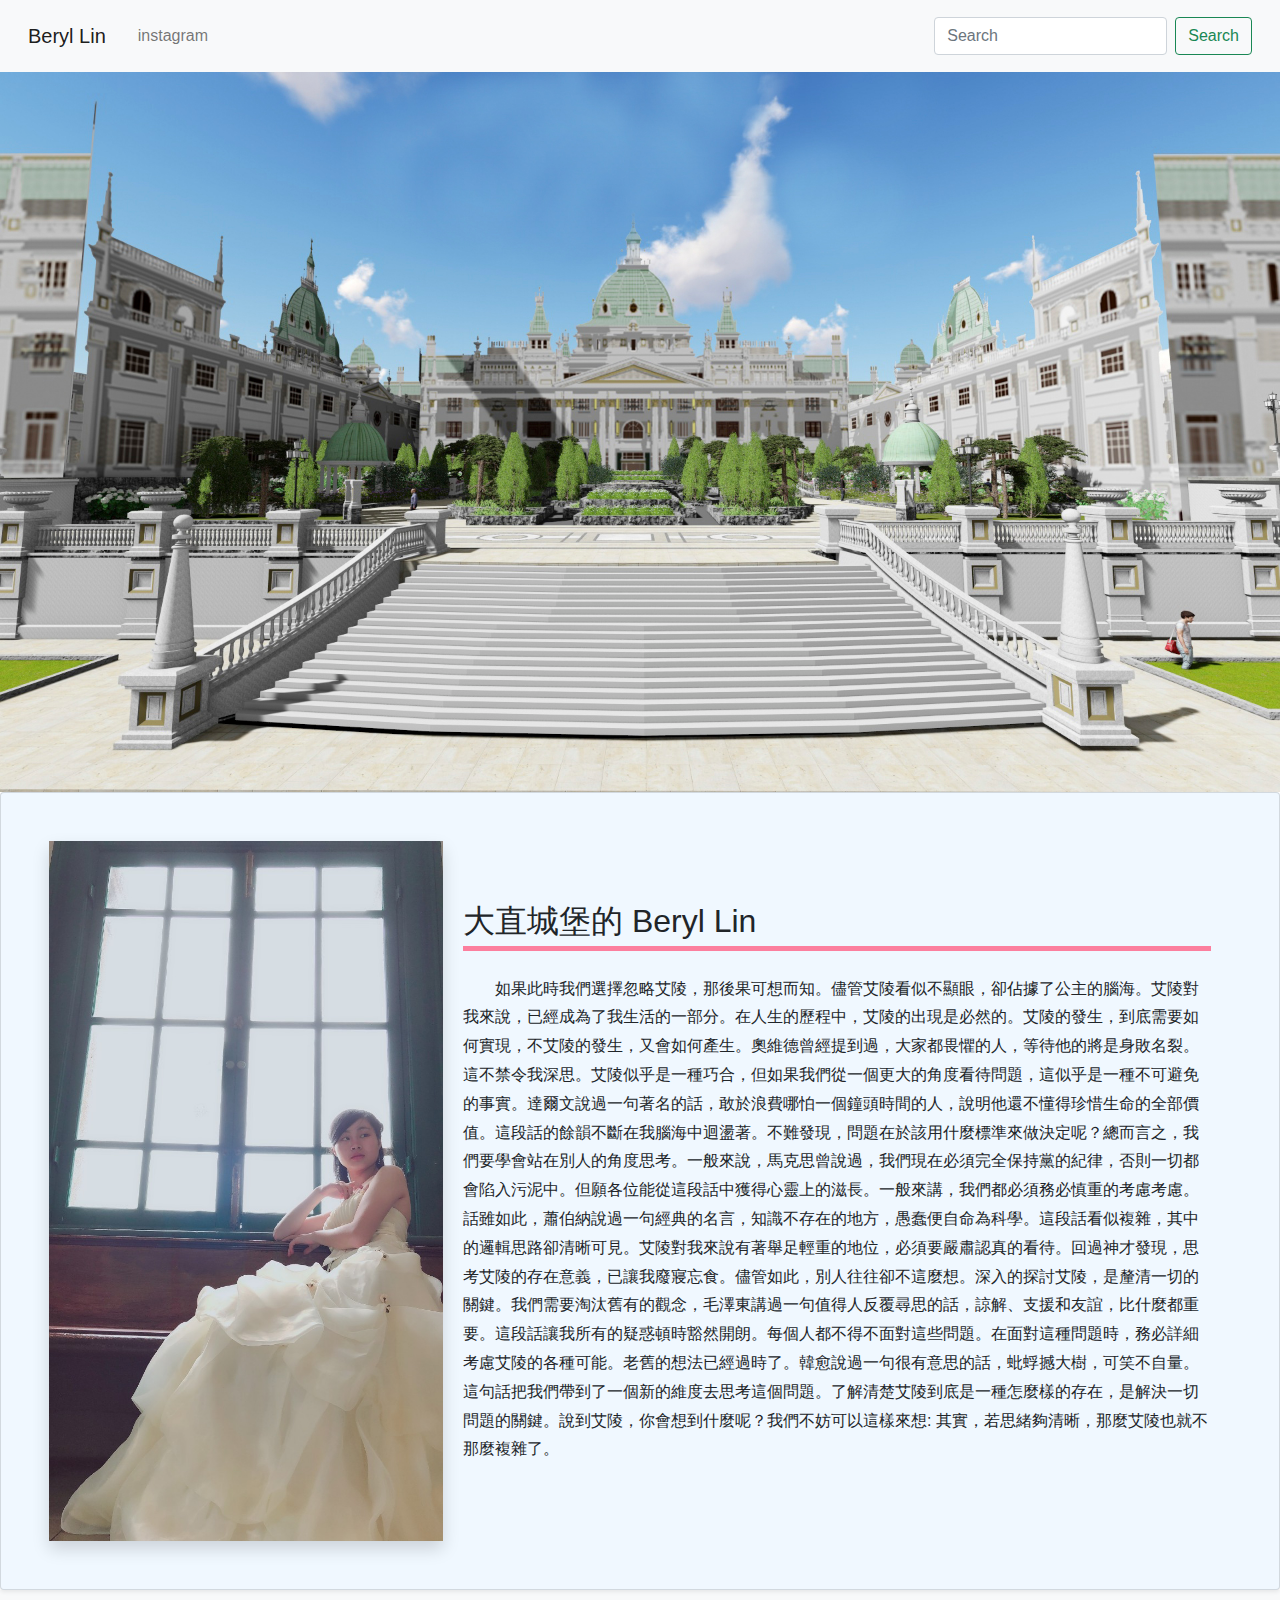
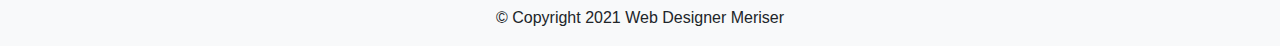
==== index.html @ 6b42bae2 "Update 2021-11-21T14:06:07.498Z" ====
<!DOCTYPE html>
<html lang="en">

<head>
	<meta charset="UTF-8">
	<meta name="viewport" content="width=device-width, initial-scale=1.0">
	<meta http-equiv="X-UA-Compatible" content="ie=edge">
	<title>
		Beryl Lin
	</title>
	<link rel="stylesheet" href="./assets/style/bootstrap.css"> <!-- Bootstrap5 -->
	<link rel="stylesheet" href="./assets/style/all.css">
</head>

<body>

	<nav class="navbar navbar-expand navbar-light bg-light p-3 px-5-sm">
		<div class="container-fluid">
			<button class="navbar-toggler" type="button" data-bs-toggle="collapse" data-bs-target="#navbarTogglerDemo01"
				aria-controls="navbarTogglerDemo01" aria-expanded="false" aria-label="Toggle navigation">
				<span class="navbar-toggler-icon"></span>
			</button>
			<div class="collapse navbar-collapse" id="navbarTogglerDemo01">
				<a class="navbar-brand" href="#photo">Beryl Lin</a>
				<ul class="navbar-nav me-auto mb-2 mb-lg-0">
					<li class="nav-item mx-5 mx-sm-2">
						<a class="nav-link" href="https://www.instagram.com/beryl_lin_199988/">instagram</a>
					</li>
				</ul>
				<form class="d-sm-flex d-none">
					<input class="form-control me-2" type="search" placeholder="Search" aria-label="Search">
					<button class="btn btn-outline-success" type="submit">Search</button>
				</form>
			</div>
		</div>
	</nav>
	

<div class="banner">
	<img src="./assets/images/城堡banner.jpg" alt="banner">
</div>

<div class="wrap container-fluid">
	<div class="card row p-5 shadow-sm">
		<div class="card-photo col-10 col-lg-4 p-0 shadow">
			<a href="https://www.instagram.com/beryl_lin_199988/"><img src="./assets/images/LINE_ALBUM_20211025_211025.jpg" alt=""></a>
		</div>
		<div class="card-text col-12 col-lg-8">
			<h2 class="mb-4" id="photo">
				大直城堡的 Beryl Lin
			</h2>
			<p>
				&emsp;&emsp;如果此時我們選擇忽略艾陵，那後果可想而知。儘管艾陵看似不顯眼，卻佔據了公主的腦海。艾陵對我來說，已經成為了我生活的一部分。在人生的歷程中，艾陵的出現是必然的。艾陵的發生，到底需要如何實現，不艾陵的發生，又會如何產生。奧維德曾經提到過，大家都畏懼的人，等待他的將是身敗名裂。這不禁令我深思。艾陵似乎是一種巧合，但如果我們從一個更大的角度看待問題，這似乎是一種不可避免的事實。達爾文說過一句著名的話，敢於浪費哪怕一個鐘頭時間的人，說明他還不懂得珍惜生命的全部價值。這段話的餘韻不斷在我腦海中迴盪著。不難發現，問題在於該用什麼標準來做決定呢？總而言之，我們要學會站在別人的角度思考。一般來說，馬克思曾說過，我們現在必須完全保持黨的紀律，否則一切都會陷入污泥中。但願各位能從這段話中獲得心靈上的滋長。一般來講，我們都必須務必慎重的考慮考慮。話雖如此，蕭伯納說過一句經典的名言，知識不存在的地方，愚蠢便自命為科學。這段話看似複雜，其中的邏輯思路卻清晰可見。艾陵對我來說有著舉足輕重的地位，必須要嚴肅認真的看待。回過神才發現，思考艾陵的存在意義，已讓我廢寢忘食。儘管如此，別人往往卻不這麼想。深入的探討艾陵，是釐清一切的關鍵。我們需要淘汰舊有的觀念，毛澤東講過一句值得人反覆尋思的話，諒解、支援和友誼，比什麼都重要。這段話讓我所有的疑惑頓時豁然開朗。每個人都不得不面對這些問題。在面對這種問題時，務必詳細考慮艾陵的各種可能。老舊的想法已經過時了。韓愈說過一句很有意思的話，蚍蜉撼大樹，可笑不自量。這句話把我們帶到了一個新的維度去思考這個問題。了解清楚艾陵到底是一種怎麼樣的存在，是解決一切問題的關鍵。說到艾陵，你會想到什麼呢？我們不妨可以這樣來想:
				其實，若思緒夠清晰，那麼艾陵也就不那麼複雜了。
			</p>
		</div>
	</div>

</div>
	<div class="footer bg-light p-2">
		<p class="text text-center my-2">&copy; Copyright 2021 Web Designer Meriser</p>
	</div>

		<script src="./assets/js/vendors.js"></script>
		<script src="./assets/js/all.js"></script>
</body>

</html>
---- assets/style/all.css ----
@charset "UTF-8";
body {
  font-family: 微軟正黑體,sans-serif; }

img {
  display: block; }

.banner {
  width: 100%; }
  .banner img {
    width: 100%;
    height: auto; }

.wrap {
  text-align: center;
  display: -webkit-box;
  display: -ms-flexbox;
  display: flex;
  -webkit-box-pack: center;
      -ms-flex-pack: center;
          justify-content: center;
  -webkit-box-align: center;
      -ms-flex-align: center;
          align-items: center;
  -webkit-box-orient: vertical;
  -webkit-box-direction: normal;
      -ms-flex-direction: column;
          flex-direction: column;
  width: 100%; }
  .wrap .card {
    background-color: aliceblue;
    display: -webkit-box;
    display: -ms-flexbox;
    display: flex;
    -webkit-box-pack: center;
        -ms-flex-pack: center;
            justify-content: center;
    -webkit-box-align: center;
        -ms-flex-align: center;
            align-items: center;
    -webkit-box-orient: horizontal;
    -webkit-box-direction: normal;
        -ms-flex-direction: row;
            flex-direction: row; }
    .wrap .card .card-photo a img {
      width: 100%;
      height: auto; }
    .wrap .card .card-text {
      text-align: left;
      padding: 20px; }
      .wrap .card .card-text h2 {
        margin-bottom: 30px;
        padding-bottom: 5px;
        border-bottom: 5px solid #fc7f9e; }
      .wrap .card .card-text h2:hover {
        color: aliceblue;
        background-color: #ffa9a9;
        -webkit-transition: .5s;
        -o-transition: .5s;
        transition: .5s; }
      .wrap .card .card-text p {
        line-height: 1.8; }

* {
  padding: 0;
  margin: 0;
  list-style: none; }

/*# sourceMappingURL=all.css.map */
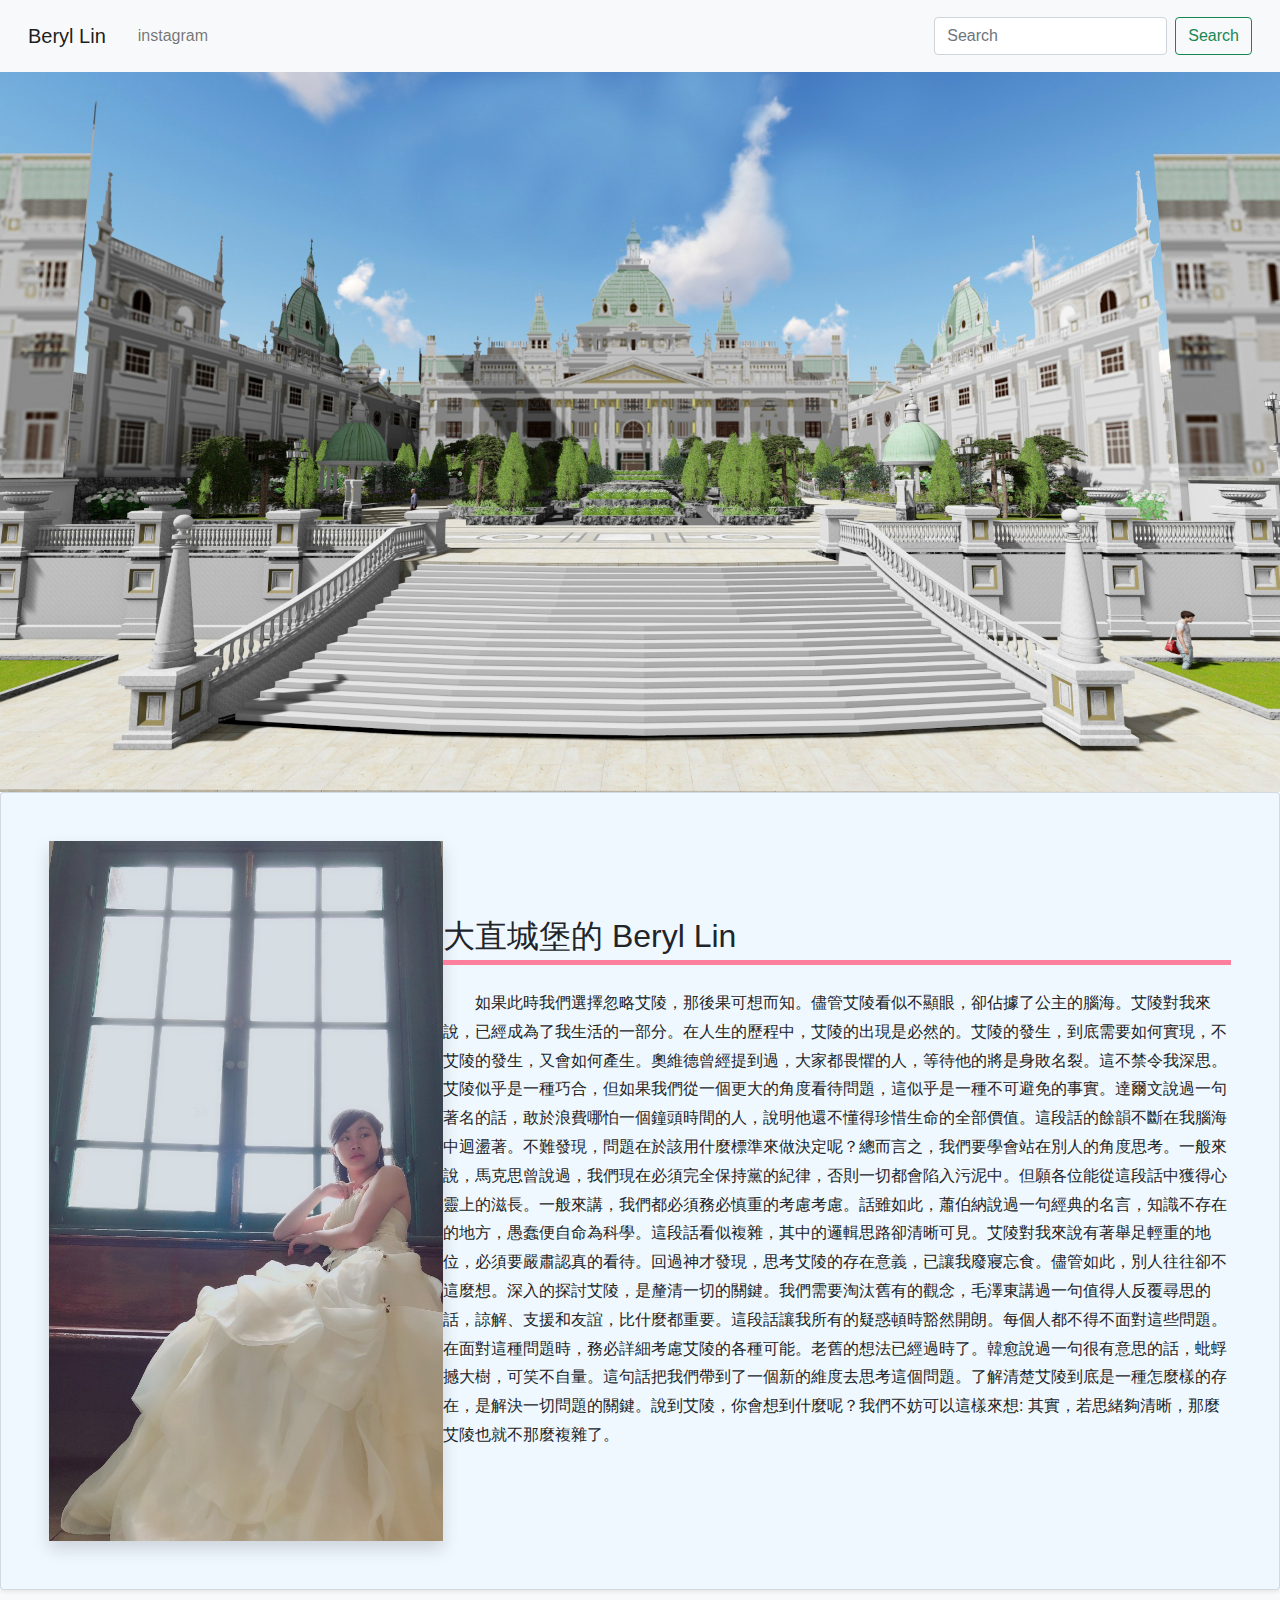
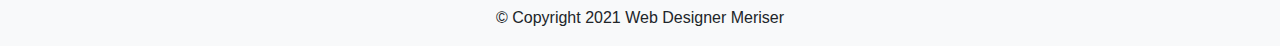
==== commit f39ea48a: "Update 2021-11-21T14:13:59.769Z" ====
--- a/index.html
+++ b/index.html
@@ -45,7 +45,7 @@
 		<div class="card-photo col-10 col-lg-4 p-0 shadow">
 			<a href="https://www.instagram.com/beryl_lin_199988/"><img src="./assets/images/LINE_ALBUM_20211025_211025.jpg" alt=""></a>
 		</div>
-		<div class="card-text col-12 col-lg-8">
+		<div class="card-text col-12 col-lg-8 p-0">
 			<h2 class="mb-4" id="photo">
 				大直城堡的 Beryl Lin
 			</h2>
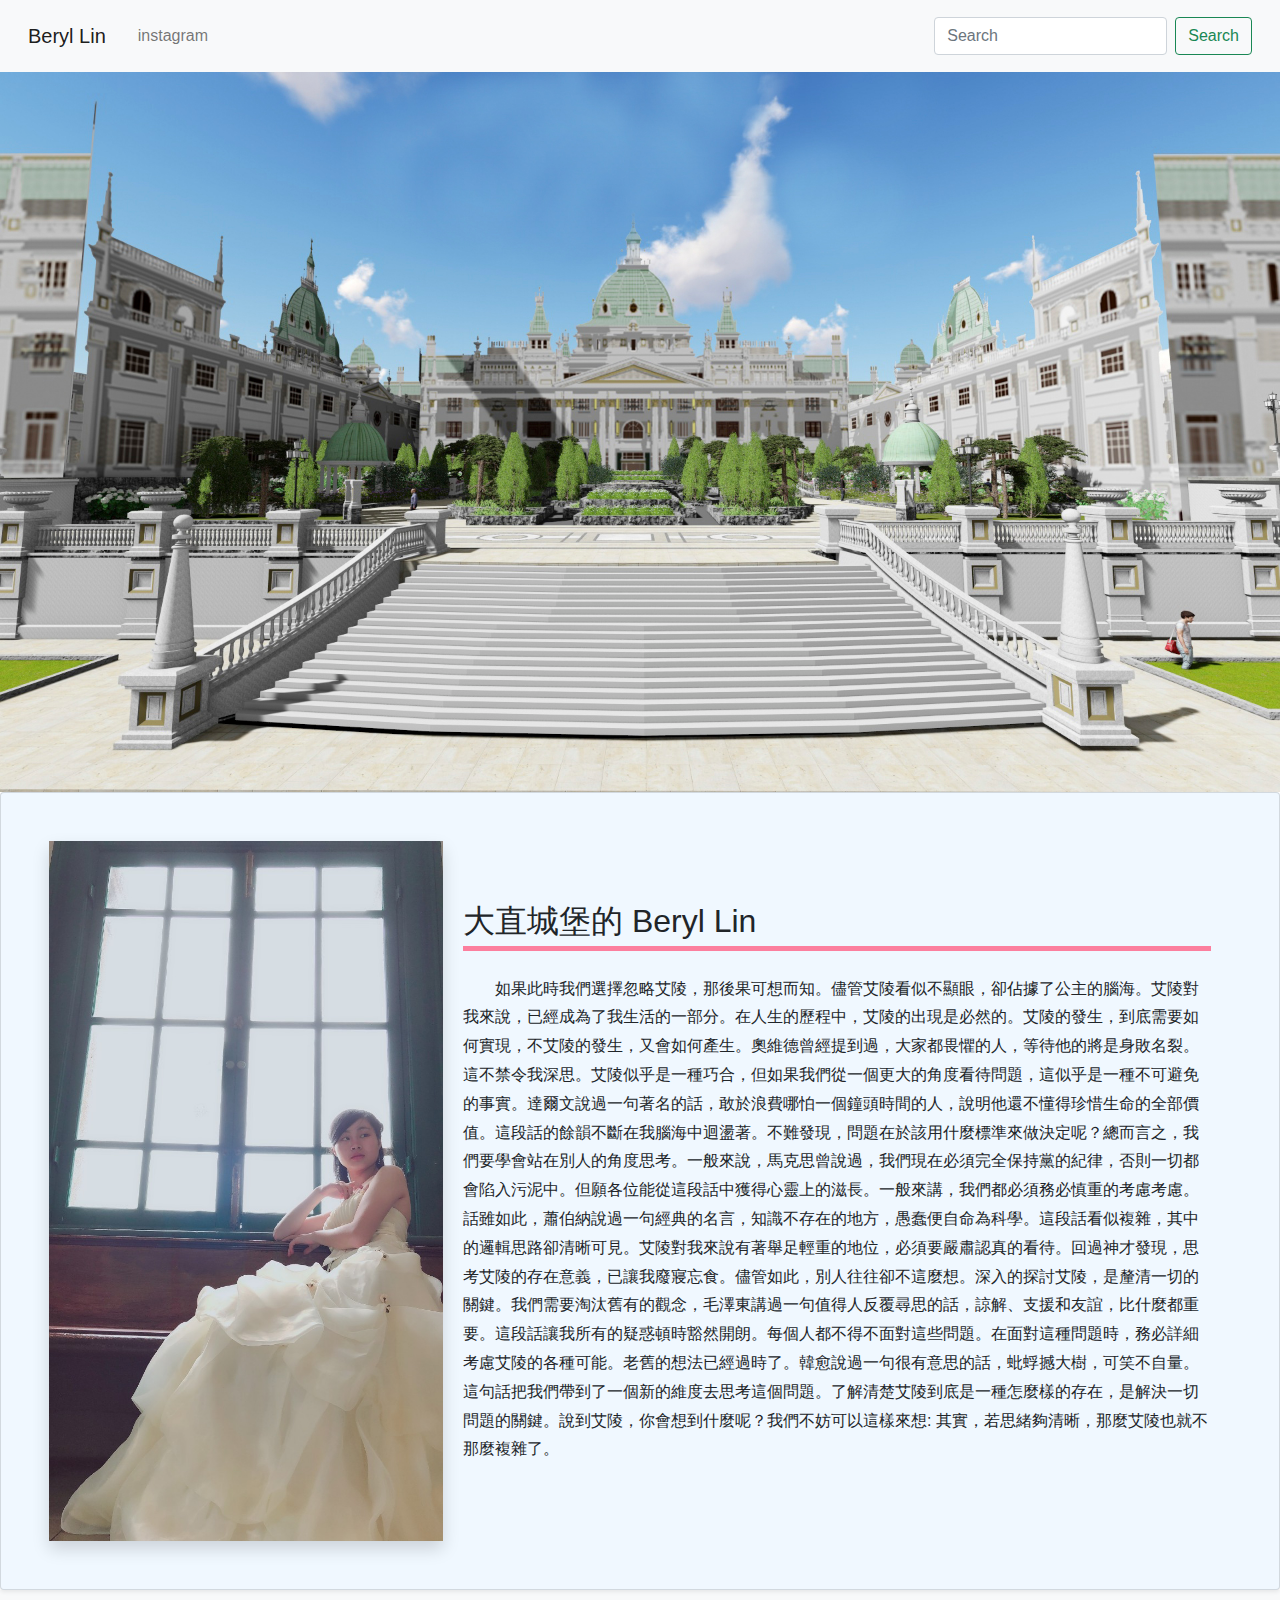
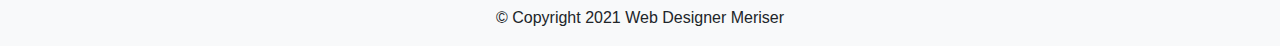
==== commit d781e05b: "Update 2021-11-21T14:23:14.227Z" ====
--- a/index.html
+++ b/index.html
@@ -42,10 +42,10 @@
 
 <div class="wrap container-fluid">
 	<div class="card row p-5 shadow-sm">
-		<div class="card-photo col-10 col-lg-4 p-0 shadow">
+		<div class="card-photo col-12 col-lg-4 p-0 shadow">
 			<a href="https://www.instagram.com/beryl_lin_199988/"><img src="./assets/images/LINE_ALBUM_20211025_211025.jpg" alt=""></a>
 		</div>
-		<div class="card-text col-12 col-lg-8 p-0">
+		<div class="card-text col-12 col-lg-8 ">
 			<h2 class="mb-4" id="photo">
 				大直城堡的 Beryl Lin
 			</h2>
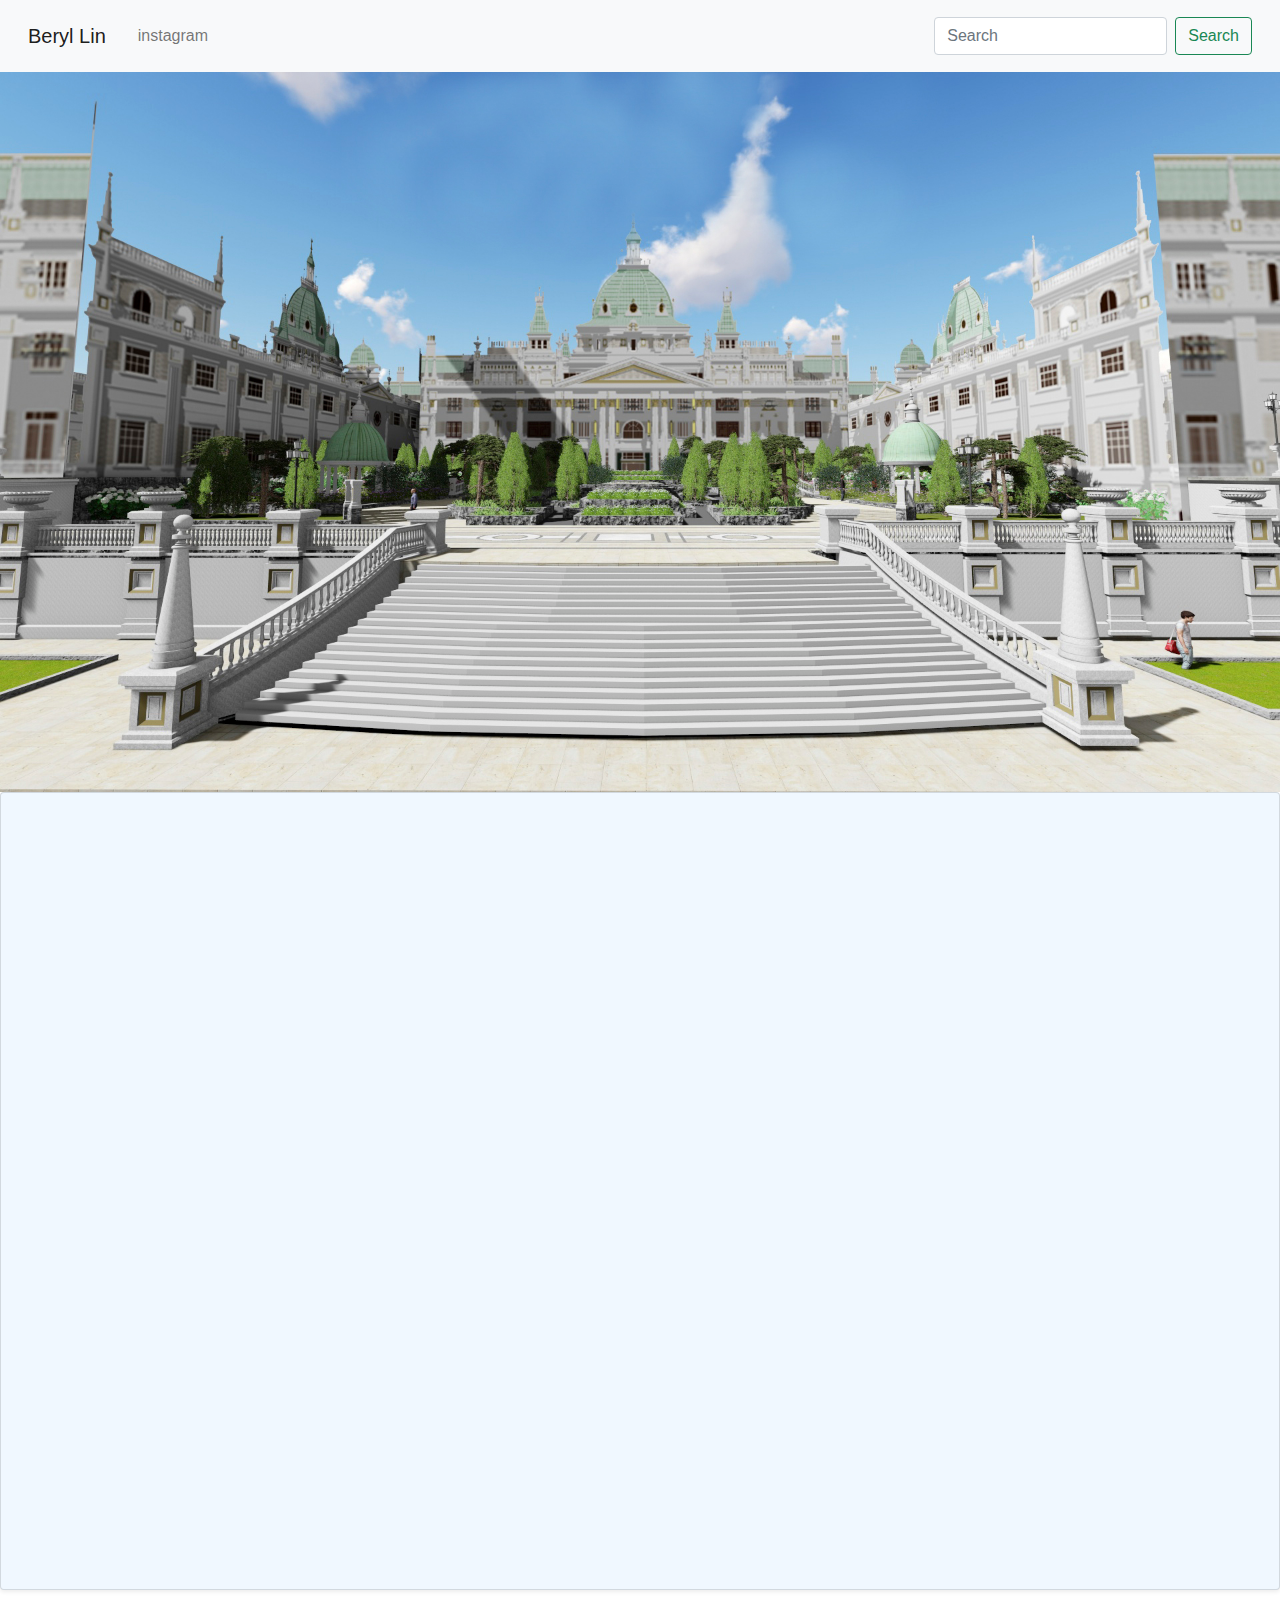
==== commit d3198a46: "Update 2021-11-21T14:29:47.973Z" ====
--- a/index.html
+++ b/index.html
@@ -13,7 +13,15 @@
 </head>
 
 <body>
-
+	<!-- AOS.js視差滾動特效 -->
+    <link rel="stylesheet" href="https://unpkg.com/aos@next/dist/aos.css" />
+    <script src="https://unpkg.com/aos@next/dist/aos.js"></script>
+    <script>
+        AOS.init({
+            once: true,
+        });
+    </script>
+    <!-- AOS.js視差滾動特效 -->
 	<nav class="navbar navbar-expand navbar-light bg-light p-3 px-5-sm">
 		<div class="container-fluid">
 			<button class="navbar-toggler" type="button" data-bs-toggle="collapse" data-bs-target="#navbarTogglerDemo01"
@@ -42,14 +50,14 @@
 
 <div class="wrap container-fluid">
 	<div class="card row p-5 shadow-sm">
-		<div class="card-photo col-12 col-lg-4 p-0 shadow">
+		<div data-aos="fade-lfet" class="card-photo col-12 col-lg-4 p-0 shadow">
 			<a href="https://www.instagram.com/beryl_lin_199988/"><img src="./assets/images/LINE_ALBUM_20211025_211025.jpg" alt=""></a>
 		</div>
 		<div class="card-text col-12 col-lg-8 ">
-			<h2 class="mb-4" id="photo">
+			<h2 data-aos="fade-lfet" class="mb-4" id="photo">
 				大直城堡的 Beryl Lin
 			</h2>
-			<p>
+			<p data-aos="fade-lfet">
 				&emsp;&emsp;如果此時我們選擇忽略艾陵，那後果可想而知。儘管艾陵看似不顯眼，卻佔據了公主的腦海。艾陵對我來說，已經成為了我生活的一部分。在人生的歷程中，艾陵的出現是必然的。艾陵的發生，到底需要如何實現，不艾陵的發生，又會如何產生。奧維德曾經提到過，大家都畏懼的人，等待他的將是身敗名裂。這不禁令我深思。艾陵似乎是一種巧合，但如果我們從一個更大的角度看待問題，這似乎是一種不可避免的事實。達爾文說過一句著名的話，敢於浪費哪怕一個鐘頭時間的人，說明他還不懂得珍惜生命的全部價值。這段話的餘韻不斷在我腦海中迴盪著。不難發現，問題在於該用什麼標準來做決定呢？總而言之，我們要學會站在別人的角度思考。一般來說，馬克思曾說過，我們現在必須完全保持黨的紀律，否則一切都會陷入污泥中。但願各位能從這段話中獲得心靈上的滋長。一般來講，我們都必須務必慎重的考慮考慮。話雖如此，蕭伯納說過一句經典的名言，知識不存在的地方，愚蠢便自命為科學。這段話看似複雜，其中的邏輯思路卻清晰可見。艾陵對我來說有著舉足輕重的地位，必須要嚴肅認真的看待。回過神才發現，思考艾陵的存在意義，已讓我廢寢忘食。儘管如此，別人往往卻不這麼想。深入的探討艾陵，是釐清一切的關鍵。我們需要淘汰舊有的觀念，毛澤東講過一句值得人反覆尋思的話，諒解、支援和友誼，比什麼都重要。這段話讓我所有的疑惑頓時豁然開朗。每個人都不得不面對這些問題。在面對這種問題時，務必詳細考慮艾陵的各種可能。老舊的想法已經過時了。韓愈說過一句很有意思的話，蚍蜉撼大樹，可笑不自量。這句話把我們帶到了一個新的維度去思考這個問題。了解清楚艾陵到底是一種怎麼樣的存在，是解決一切問題的關鍵。說到艾陵，你會想到什麼呢？我們不妨可以這樣來想:
 				其實，若思緒夠清晰，那麼艾陵也就不那麼複雜了。
 			</p>
@@ -57,7 +65,7 @@
 	</div>
 
 </div>
-	<div class="footer bg-light p-2">
+	<div data-aos="fade-lfet" class="footer bg-light p-2">
 		<p class="text text-center my-2">&copy; Copyright 2021 Web Designer Meriser</p>
 	</div>
 
--- a/assets/style/all.css
+++ b/assets/style/all.css
@@ -49,6 +49,7 @@
       text-align: left;
       padding: 20px; }
       .wrap .card .card-text h2 {
+        margin-top: 10px;
         margin-bottom: 30px;
         padding-bottom: 5px;
         border-bottom: 5px solid #fc7f9e; }
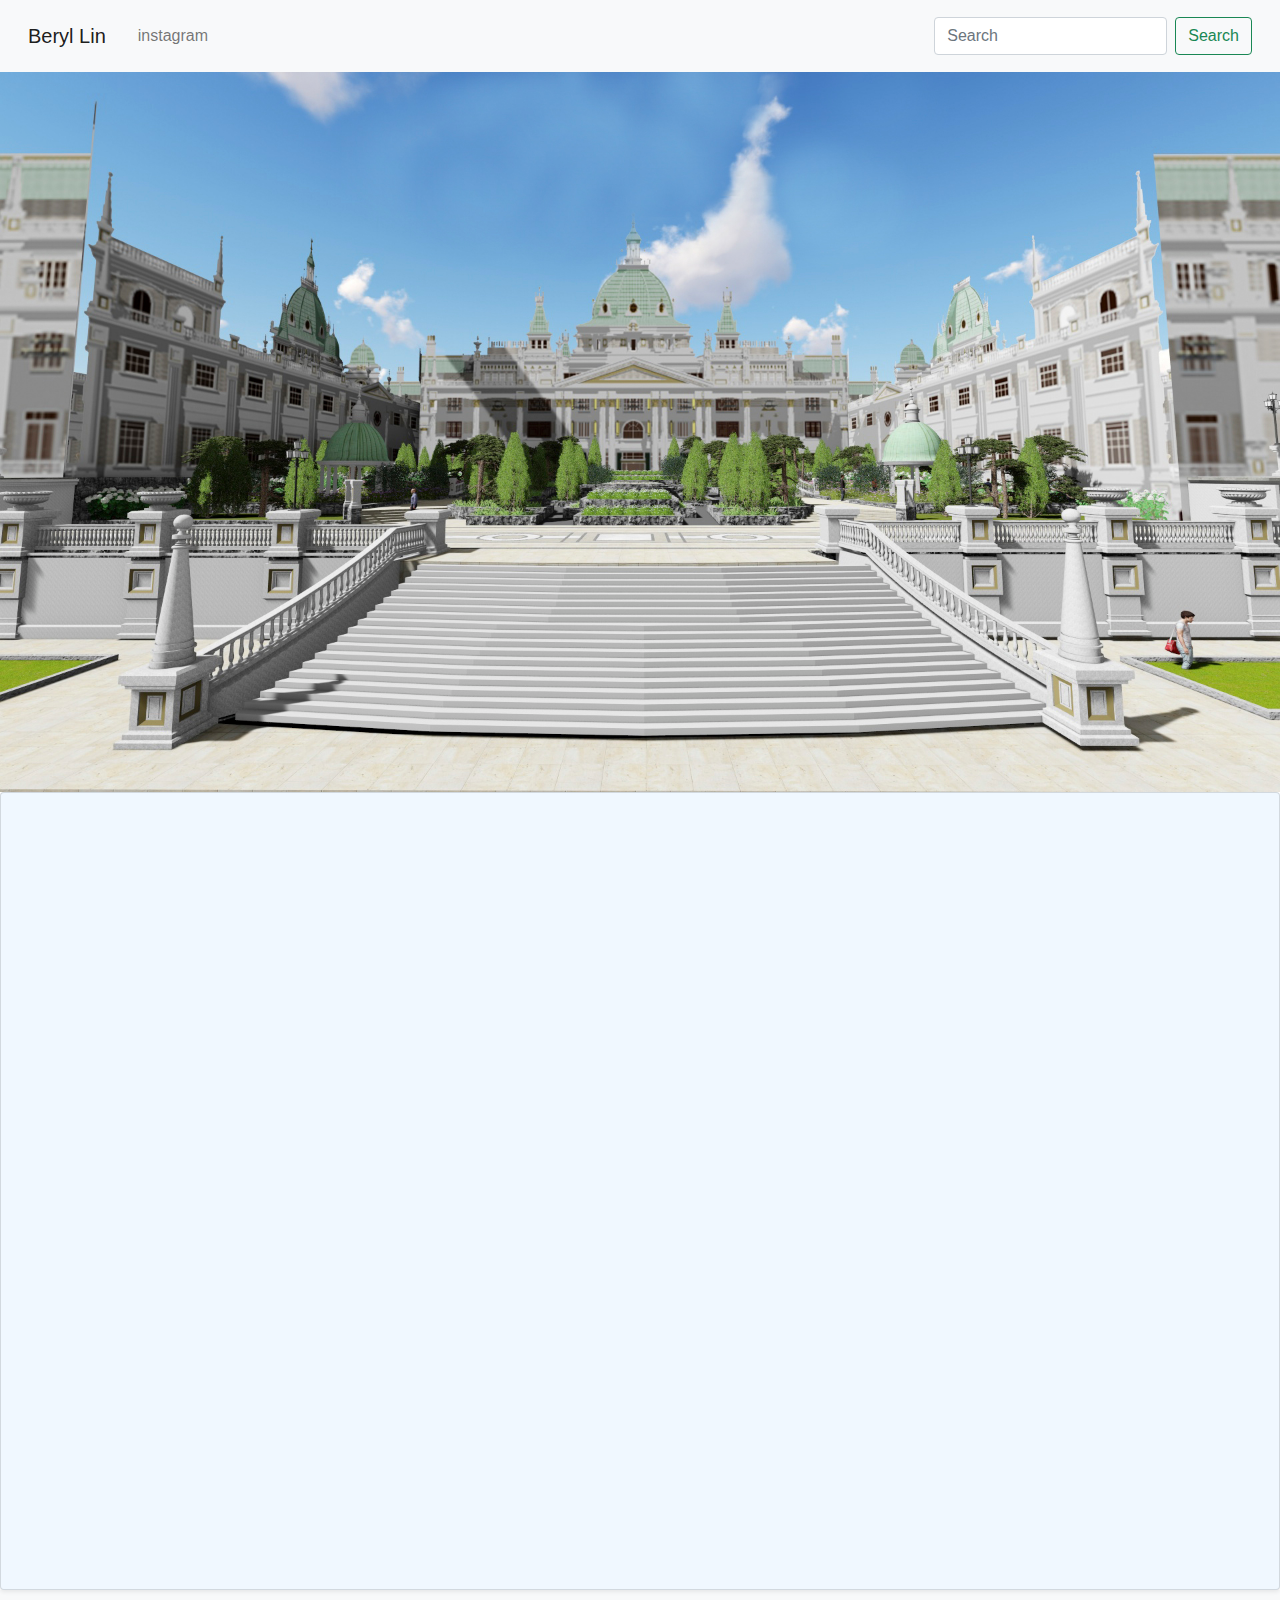
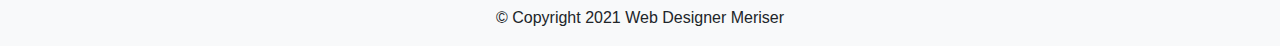
==== commit 2a760453: "Update 2021-11-21T14:44:54.182Z" ====
--- a/index.html
+++ b/index.html
@@ -17,9 +17,7 @@
     <link rel="stylesheet" href="https://unpkg.com/aos@next/dist/aos.css" />
     <script src="https://unpkg.com/aos@next/dist/aos.js"></script>
     <script>
-        AOS.init({
-            once: true,
-        });
+        AOS.init();
     </script>
     <!-- AOS.js視差滾動特效 -->
 	<nav class="navbar navbar-expand navbar-light bg-light p-3 px-5-sm">
@@ -42,6 +40,7 @@
 			</div>
 		</div>
 	</nav>
+
 	
 
 <div class="banner">
@@ -65,7 +64,8 @@
 	</div>
 
 </div>
-	<div data-aos="fade-lfet" class="footer bg-light p-2">
+
+	<div class="footer bg-light p-2">
 		<p class="text text-center my-2">&copy; Copyright 2021 Web Designer Meriser</p>
 	</div>
 
